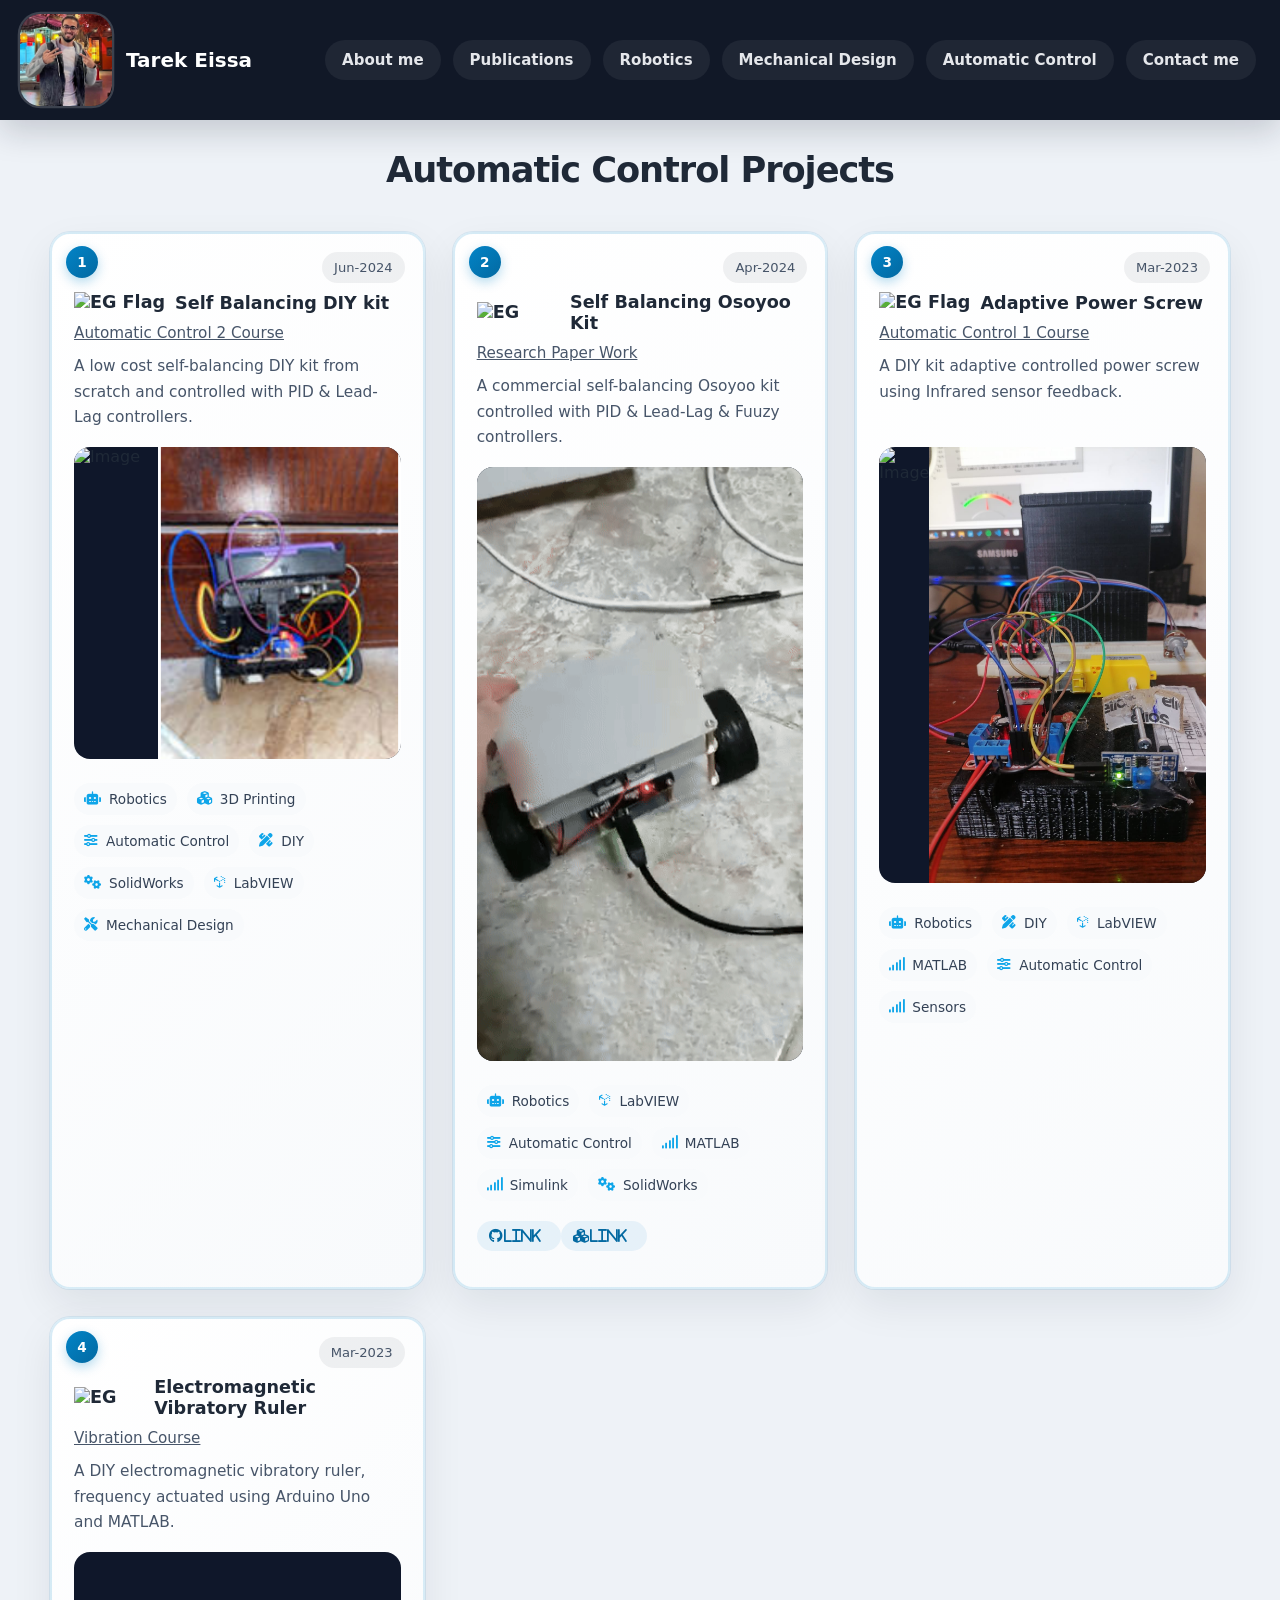
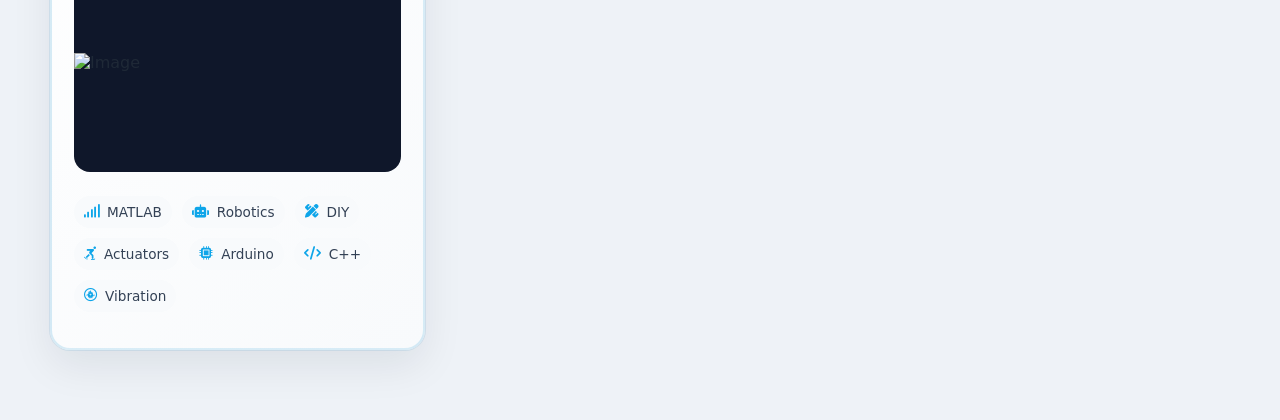
==== control.html @ a56e981e "fancy look and splitted the sections successfully" ====
<!DOCTYPE html>
<html lang="en">
<head>
    <meta charset="UTF-8">
    <meta name="viewport" content="width=device-width, initial-scale=1">
    <title>Automatic Control — Portfolio</title>
    <link rel="stylesheet" href="https://cdnjs.cloudflare.com/ajax/libs/font-awesome/6.0.0-beta3/css/all.min.css">
    <link rel="stylesheet" href="https://cdnjs.cloudflare.com/ajax/libs/flag-icon-css/3.6.0/css/flag-icon.min.css">
    <link rel="stylesheet" href="styles.css">
</head>
<body>
<header>
    <div class="header-brand">
        <img src="IMG-20251030-WA0196.jpg" alt="My Photo" class="profile-photo">
        <span>Tarek Eissa</span>
    </div>
    <nav class="tabs">
        <a href="index.html#about-me">About me</a>
        <a href="publications.html">Publications</a>
        <a href="robotics.html">Robotics</a>
        <a href="mechanical-design.html">Mechanical Design</a>
        <a href="control.html">Automatic Control</a>
        <a href="index.html#contact-me">Contact me</a>
    </nav>
</header>
<main>
<section id="automatic-control">
    <h2 class="section-title">Automatic Control Projects</h2>
    <div class="projects">
    <!-- 1 -->
    <div class="project">
        <div class="project-title"> 
            <img src="https://raw.githubusercontent.com/lipis/flag-icons/main/flags/4x3/eg.svg" alt="EG Flag" class="country-logo">
            Self Balancing DIY kit
        </div>
        <div class="project-organization">Automatic Control 2 Course</div>
        <div class="project-description">A low cost self-balancing DIY kit from scratch and controlled with PID & Lead-Lag controllers.</div>
        <div class="gallery">
            <div class="gallery-items">
                <img src="Projects/Automatic Control/1. Self Balancing DIY Kit/whatsapp-video-2024-01-10-at-54721-pm_69G2Zad1-ezgif.com-video-to-gif-converter.gif" alt="Image">
                <img src="Projects/Automatic Control/1. Self Balancing DIY Kit/Screenshot 2024-12-20 140900.png" alt="Image">
            </div>
            <div class="gallery-nav left-arrow">&#9664;</div>
            <div class="gallery-nav right-arrow">&#9654;</div>
        </div>
        <!-- Skills Section -->
        <div class="skills">
            <div class="skill"><i class="fas fa-robot"></i> Robotics</div>
            <div class="skill"><i class="fas fa-cubes"></i> 3D Printing</div>
            <div class="skill"><i class="fas fa-sliders-h"></i> Automatic Control</div>
            <div class="skill"><i class="fas fa-pencil-ruler"></i> DIY</div>
            <div class="skill"><i class="fas fa-cogs"></i> SolidWorks</div>
            <div class="skill"><i class="fab fa-uncharted"></i> LabVIEW</div>
            <div class="skill"><i class="fas fa-tools"></i> Mechanical Design</div>
        </div>
        <div class="project-date">Jun-2024</div>
    </div>


    <!-- 2 -->
    <div class="project">
        <div class="project-title"> 
            <img src="https://raw.githubusercontent.com/lipis/flag-icons/main/flags/4x3/eg.svg" alt="EG Flag" class="country-logo">
            Self Balancing Osoyoo Kit
        </div>
        <div class="project-organization">Research Paper Work</div>
        <div class="project-description">A commercial self-balancing Osoyoo kit controlled with PID & Lead-Lag & Fuuzy controllers.</div>
        <div class="gallery">
            <div class="gallery-items">
                <img src="Projects/Automatic Control/2. Self Balancing Osoyoo Kit/videoplayback-ezgif.com-video-to-gif-converter.gif" alt="Image">
                <img src="Projects/Automatic Control/2. Self Balancing Osoyoo Kit/Self Balancing Robot.png" alt="Image">
                <img src="Projects/Automatic Control/2. Self Balancing Osoyoo Kit/2.png" alt="Image">
            </div>
            <div class="gallery-nav left-arrow">&#9664;</div>
            <div class="gallery-nav right-arrow">&#9654;</div>
        </div>
        <!-- Skills Section -->
        <div class="skills">
            <div class="skill"><i class="fas fa-robot"></i> Robotics</div>
            <div class="skill"><i class="fab fa-uncharted"></i> LabVIEW</div>
            <div class="skill"><i class="fas fa-sliders-h"></i> Automatic Control</div>
            <div class="skill"><i class="fas fa-signal"></i> MATLAB</div>
            <div class="skill"><i class="fas fa-signal"></i> Simulink</div>
            <div class="skill"><i class="fas fa-cogs"></i> SolidWorks</div>
        </div>
        <div class="project-link">                
            <a href="https://github.com/Tarekshohdy688/self-balancing-robot" style="font-size: 18px; color: #00ccff; text-decoration: none;"><div class="skill"><i class="fab fa-github">Link</i></div></a> 
            <a href="https://grabcad.com/library/two-wheeled-self-balancing-robot-twsbr-1" style="font-size: 18px; color: #00ccff; text-decoration: none;"><div class="skill"><i class="fas fa-cubes">Link</i></div></a>

        </div>    
        <div class="project-date">Apr-2024</div>
    </div>


        <!-- 3 -->
        <div class="project">
            <div class="project-title"> 
                <img src="https://raw.githubusercontent.com/lipis/flag-icons/main/flags/4x3/eg.svg" alt="EG Flag" class="country-logo">
                Adaptive Power Screw
            </div>
            <div class="project-organization">Automatic Control 1 Course</div>
            <div class="project-description">A DIY kit adaptive controlled power screw using Infrared sensor feedback.</div>
            <div class="gallery">
                <div class="gallery-items">
                    <img src="Projects/Automatic Control/3. Adaptive Power Screw Project/VID-20241220-WA0008online-video-cutter.com-ezgif.com-video-to-gif-converter.gif" alt="Image">
                    <img src="Projects/Automatic Control/3. Adaptive Power Screw Project/1.jpeg" alt="Image">
                    <img src="Projects/Automatic Control/3. Adaptive Power Screw Project/2.jpeg" alt="Image">
                    <img src="Projects/Automatic Control/3. Adaptive Power Screw Project/3.jpeg" alt="Image">
                    <img src="Projects/Automatic Control/3. Adaptive Power Screw Project/4.jpeg" alt="Image">
                </div>
                <div class="gallery-nav left-arrow">&#9664;</div>
                <div class="gallery-nav right-arrow">&#9654;</div>
            </div>
            <!-- Skills Section -->
            <div class="skills">
                <div class="skill"><i class="fas fa-robot"></i> Robotics</div>
                <div class="skill"><i class="fas fa-pencil-ruler"></i> DIY</div>
                <div class="skill"><i class="fab fa-uncharted"></i> LabVIEW</div>
                <div class="skill"><i class="fas fa-signal"></i> MATLAB</div>
                <div class="skill"><i class="fas fa-sliders-h"></i> Automatic Control</div>
                <div class="skill"><i class="fas fa-signal"></i> Sensors</div>
            </div> 
            <div class="project-date">Mar-2023</div>
        </div>


    <!-- 4 -->
    <div class="project">
        <div class="project-title"> 
            <img src="https://raw.githubusercontent.com/lipis/flag-icons/main/flags/4x3/eg.svg" alt="EG Flag" class="country-logo">
            Electromagnetic Vibratory Ruler
        </div>
        <div class="project-organization">Vibration Course</div>
        <div class="project-description">A DIY electromagnetic vibratory ruler, frequency actuated using Arduino Uno and MATLAB.</div>
        <div class="gallery">
            <div class="gallery-items">
                <img src="Projects/Automatic Control/4. ELectromagnetic Vibratory Ruler/InShot_20230116_155027254-ezgif.com-video-to-gif-converter.gif" alt="Image">
            </div>
            <div class="gallery-nav left-arrow">&#9664;</div>
            <div class="gallery-nav right-arrow">&#9654;</div>
        </div>
        <!-- Skills Section -->
        <div class="skills">
            <div class="skill"><i class="fas fa-signal"></i> MATLAB</div>
            <div class="skill"><i class="fas fa-robot"></i> Robotics</div>
            <div class="skill"><i class="fas fa-pencil-ruler"></i> DIY</div>
            <div class="skill"><i class="fas fa-skating"></i> Actuators</div>
            <div class="skill"><i class="fas fa-microchip"></i> Arduino </div>
            <div class="skill"><i class="fas fa-code"></i> C++</div>
            <div class="skill"><i class="fab fa-creative-commons-sampling-plus"></i> Vibration</div>
        </div> 
        <div class="project-date">Mar-2023</div>
    </div>

    </div>
</section>
</main>
<script src="scripts.js"></script>
</body>
</html>
---- styles.css ----
body {
            margin: 0;
            font-family: "Inter", system-ui, -apple-system, BlinkMacSystemFont, "Segoe UI", sans-serif;
            background: #eef2f7;
            color: #1f2937;
            scroll-behavior: smooth;
        }

        header {
            position: fixed;
            top: 0;
            left: 0;
            right: 0;
            min-height: 96px;
            background-color: #111827;
            color: #ffffff;
            display: flex;
            align-items: center;
            justify-content: space-between;
            padding: 12px 24px;
            z-index: 1000;
            box-shadow: 0 12px 30px rgba(15, 23, 42, 0.18);
        }

        .header-brand {
            display: flex;
            align-items: center;
            gap: 18px;
            font-size: 20px;
            font-weight: 700;
        }

        .profile-photo {
            height: 80px;
            width: 80px;
            border-radius: 20px;
            object-fit: cover;
            object-position: center;
            border: 2px solid rgba(255, 255, 255, 0.18);
            transform: scale(1.15);
        }

        .tabs {
            display: flex;
            flex-wrap: wrap;
            gap: 12px;
            justify-content: center;
        }

        .tabs a {
            color: #e5e7eb;
            text-decoration: none;
            font-weight: 600;
            font-size: 15px;
            padding: 10px 16px;
            border: 1px solid transparent;
            border-radius: 999px;
            transition: all 0.25s ease;
            background: rgba(255, 255, 255, 0.06);
        }

        .tabs a:hover,
        .tabs a:focus-visible {
            color: #7dd3fc;
            border-color: rgba(255, 255, 255, 0.2);
            background: rgba(255, 255, 255, 0.12);
        }

        .tabs a:active {
            transform: translateY(1px);
        }

        section {
            padding: 120px 24px 70px;
            max-width: 1180px;
            margin: 0 auto;
            scroll-margin-top: 110px;
        }

        .section-title {
            text-align: center;
            margin-bottom: 42px;
            font-size: 2.2rem;
            letter-spacing: -0.03em;
        }

        .publications {
            display: flex;
            flex-direction: column;
            gap: 24px;
            counter-reset: publication-counter;
        }

        .publication-card {
            position: relative;
            counter-increment: publication-counter;
        }

        .publication-card::before {
            content: counter(publication-counter);
            position: absolute;
            top: 16px;
            left: 16px;
            background: linear-gradient(135deg, #0284c7 0%, #0369a1 100%);
            color: #ffffff;
            width: 36px;
            height: 36px;
            border-radius: 50%;
            display: flex;
            align-items: center;
            justify-content: center;
            font-weight: 700;
            font-size: 0.9rem;
            box-shadow: 0 4px 12px rgba(2, 132, 199, 0.3);
            z-index: 5;
        }

        .publication-card {
            width: 100%;
            background: linear-gradient(135deg, #ffffff 0%, #f8fafc 100%);
            border: 2px solid rgba(2, 132, 199, 0.15);
            border-radius: 20px;
            box-shadow: 0 16px 40px rgba(15, 23, 42, 0.08), 0 0 0 1px rgba(2, 132, 199, 0.1);
            padding: 26px 26px 30px;
            display: flex;
            flex-direction: column;
            gap: 18px;
            padding-top: 50px;
            transition: all 0.4s cubic-bezier(0.34, 1.56, 0.64, 1);
            overflow: hidden;
            position: relative;
        }

        .publication-card::after {
            content: '';
            position: absolute;
            top: -50%;
            right: -50%;
            width: 200px;
            height: 200px;
            background: radial-gradient(circle, rgba(2, 132, 199, 0.1) 0%, transparent 70%);
            opacity: 0;
            transition: opacity 0.4s ease;
            pointer-events: none;
            border-radius: 50%;
            z-index: 0;
        }

        .publication-card:hover {
            transform: translateY(-8px) scale(1.01);
            box-shadow: 0 25px 50px rgba(2, 132, 199, 0.25), 0 0 40px rgba(2, 132, 199, 0.15);
            border-color: rgba(2, 132, 199, 0.4);
        }

        .publication-card:hover::after {
            opacity: 1;
        }

        .publication-header {
            display: flex;
            flex-wrap: wrap;
            align-items: center;
            justify-content: space-between;
            gap: 10px;
            padding-left: 50px;
        }

        .publication-title {
            font-size: 1.15rem;
            font-weight: 700;
            color: #111827;
            flex: 1 1 60%;
            min-width: 200px;
            display: flex;
            flex-direction: column;
            gap: 10px;
        }

        .publication-subtitle {
            display: flex;
            align-items: center;
            gap: 10px;
            flex-wrap: wrap;
        }

        .publication-conference-inline {
            font-size: 0.95rem;
            color: #334155;
            font-weight: 500;
        }

        .publication-authors {
            font-size: 0.95rem;
            color: #475569;
            line-height: 1.5;
        }

        .publication-meta {
            font-size: 0.82rem;
            color: #475569;
            text-align: right;
            background: rgba(15, 23, 42, 0.06);
            padding: 8px 12px;
            border-radius: 999px;
            white-space: nowrap;
        }

        .publication-paper-link {
            display: inline-flex;
            align-items: center;
            justify-content: center;
            width: 40px;
            height: 40px;
            border-radius: 50%;
            background: rgba(2, 132, 199, 0.12);
            color: #0369a1;
            text-decoration: none;
            border: 1px solid rgba(2, 132, 199, 0.18);
            transition: background-color 0.2s ease, transform 0.2s ease;
        }

        .publication-paper-link:hover {
            background: rgba(2, 132, 199, 0.2);
            transform: translateY(-1px);
        }

        .publication-paper-link i {
            font-size: 1rem;
        }

        .publication-conference {
            font-size: 0.95rem;
            color: #334155;
            line-height: 1.6;
            display: none;
        }

        .publication-images {
            display: flex;
            flex-wrap: wrap;
            gap: 14px;
        }

        .publication-images img {
            flex: 1 1 180px;
            min-width: 140px;
            border-radius: 16px;
            object-fit: cover;
            box-shadow: 0 10px 24px rgba(15, 23, 42, 0.08);
        }

        @media (max-width: 760px) {
            .publication-header {
                flex-direction: column;
                align-items: stretch;
                text-align: left;
            }

            .publication-meta {
                text-align: left;
            }

            .publication-images img {
                width: 100%;
            }
        }

        .projects {
            display: grid;
            grid-template-columns: repeat(auto-fit, minmax(280px, 1fr));
            gap: 28px;
            counter-reset: project-counter;
        }

        .project {
            position: relative;
            counter-increment: project-counter;
        }

        .project::before {
            content: counter(project-counter);
            position: absolute;
            top: 12px;
            left: 14px;
            background: linear-gradient(135deg, #0284c7 0%, #0369a1 100%);
            color: #ffffff;
            width: 32px;
            height: 32px;
            border-radius: 50%;
            display: flex;
            align-items: center;
            justify-content: center;
            font-weight: 700;
            font-size: 0.85rem;
            box-shadow: 0 4px 12px rgba(2, 132, 199, 0.3);
            z-index: 5;
        }

        .project {
            position: relative;
            border: 2px solid rgba(2, 132, 199, 0.15);
            border-radius: 20px;
            padding: 50px 22px 36px;
            background: linear-gradient(135deg, #ffffff 0%, #f8fafc 100%);
            box-shadow: 0 16px 40px rgba(15, 23, 42, 0.08), 0 0 0 1px rgba(2, 132, 199, 0.1);
            transition: all 0.4s cubic-bezier(0.34, 1.56, 0.64, 1);
            display: flex;
            flex-direction: column;
            align-items: flex-start;
            text-align: left;
            overflow: hidden;
        }

        .project::after {
            content: '';
            position: absolute;
            top: -50%;
            right: -50%;
            width: 200px;
            height: 200px;
            background: radial-gradient(circle, rgba(2, 132, 199, 0.1) 0%, transparent 70%);
            opacity: 0;
            transition: opacity 0.4s ease;
            pointer-events: none;
            border-radius: 50%;
        }

        .project:hover {
            transform: translateY(-8px) scale(1.02);
            box-shadow: 0 25px 50px rgba(2, 132, 199, 0.25), 0 0 40px rgba(2, 132, 199, 0.15);
            border-color: rgba(2, 132, 199, 0.4);
        }

        .project:hover::after {
            opacity: 1;
        }

        .project-title {
            font-size: 1.1rem;
            font-weight: 700;
            margin-bottom: 10px;
            display: flex;
            align-items: center;
            gap: 10px;
            line-height: 1.2;
            padding-top: 8px;
        }

        .country-logo {
            height: 22px;
            width: auto;
        }

        .project-organization {
            font-size: 0.95rem;
            color: #475569;
            margin: 0 0 12px;
            text-decoration: underline;
        }

        .project-description {
            font-size: 0.96rem;
            line-height: 1.65;
            color: #475569;
            margin-bottom: 16px;
            min-height: 4.8rem; /* reserves space for 3 text lines */
            display: block;
            white-space: normal;
        }

        .project-footer {
            margin-top: auto;
            width: 100%;
            display: flex;
            flex-wrap: wrap;
            justify-content: space-between;
            gap: 10px;
            align-items: center;
        }

        .project-date {
            position: absolute;
            top: 18px;
            right: 18px;
            background: rgba(15, 23, 42, 0.06);
            padding: 8px 12px;
            border-radius: 999px;
            font-size: 0.82rem;
            color: #475569;
            white-space: nowrap;
        }

        .skills {
            order: 10;
        }

        .project-link {
            order: 30;
            margin-top: 20px;
            align-self: flex-start;
            background: transparent;
            padding: 0;
            font-size: 0;
        }

        .project-link .skill {
            background: rgba(2, 132, 199, 0.08);
            color: #0369a1;
            border-radius: 999px;
            padding: 8px 12px;
            font-size: 0.88rem;
            display: inline-flex;
            align-items: center;
            gap: 6px;
        }

        .project-link .skill i {
            color: #0369a1;
        }

        .project-link a {
            color: #0284c7;
        }

        .project-link a:hover {
            text-decoration: underline;
        }

        .gallery {
            position: relative;
            width: 100%;
            min-height: 220px;
            overflow: hidden;
            border-radius: 16px;
            background-color: #0f172a;
            display: flex;
            align-items: center;
            justify-content: center;
            margin-bottom: 14px;
        }

        .gallery-items {
            display: flex;
            transition: transform 0.45s ease;
            width: 100%;
        }

        .gallery img,
        .gallery video {
            width: 100%;
            height: 100%;
            object-fit: cover;
        }

        .gallery-nav {
            position: absolute;
            top: 50%;
            transform: translateY(-50%);
            font-size: 18px;
            width: 36px;
            height: 36px;
            color: #ffffff;
            background-color: rgba(15, 23, 42, 0.72);
            border-radius: 50%;
            display: none;
            align-items: center;
            justify-content: center;
            cursor: pointer;
            z-index: 10;
        }

        .gallery:hover .gallery-nav {
            display: flex;
        }

        .gallery-nav.left-arrow {
            left: 12px;
        }

        .gallery-nav.right-arrow {
            right: 12px;
        }

        .skills {
            margin-top: 10px;
            display: flex;
            flex-wrap: wrap;
            gap: 10px;
            justify-content: flex-start;
        }

        .skill {
            display: inline-flex;
            align-items: center;
            font-size: 0.85rem;
            color: #334155;
            background: #f8fafc;
            border-radius: 999px;
            padding: 8px 10px;
        }

        .skill i {
            margin-right: 8px;
            color: #0ea5e9;
        }

        .section--highlight {
            background-color: #f8fafc;
            padding: 120px 24px 70px;
        }

        .section--centered {
            text-align: center;
        }

        .section-intro {
            max-width: 940px;
            margin: 0 auto 18px;
        }

        .section-intro-text {
            font-size: 1rem;
            color: #475569;
            max-width: 900px;
            margin: 0 auto;
            line-height: 1.75;
        }

        .contact-me-content {
            max-width: 900px;
            margin: 0 auto;
            text-align: center;
        }

        .contact-me-content ul {
            list-style: none;
            padding: 0;
        }

        .contact-me-content ul li {
            margin: 10px 0;
            font-size: 16px;
        }

        .contact-me-content ul li a {
            color: #0284c7;
            text-decoration: none;
            font-weight: 600;
        }

        .contact-me-content ul li a:hover {
            color: #0b75b8;
        }

        #toggle-view {
            position: fixed;
            top: 108px;
            right: 24px;
            z-index: 1001;
            padding: 10px 18px;
            background-color: #0284c7;
            color: white;
            border: none;
            border-radius: 999px;
            font-size: 14px;
            cursor: pointer;
            box-shadow: 0 10px 25px rgba(2, 132, 199, 0.25);
            width: auto;
        }

        #toggle-view:hover {
            background-color: #0369a1;
        }

        @media (max-width: 960px) {
            header {
                padding: 0 16px;
                height: auto;
                flex-wrap: wrap;
                gap: 12px;
            }
            section {
                padding: 110px 18px 60px;
            }
            .tabs {
                justify-content: center;
            }
            .gallery {
                min-height: 200px;
            }
        }

        @media (max-width: 680px) {
            .tabs a {
                padding: 10px 12px;
                font-size: 14px;
            }
            .project {
                padding: 18px;
            }
            .gallery {
                min-height: 180px;
            }
            #toggle-view {
                top: 82px;
                right: 16px;
                font-size: 13px;
                padding: 10px 14px;
            }
        }
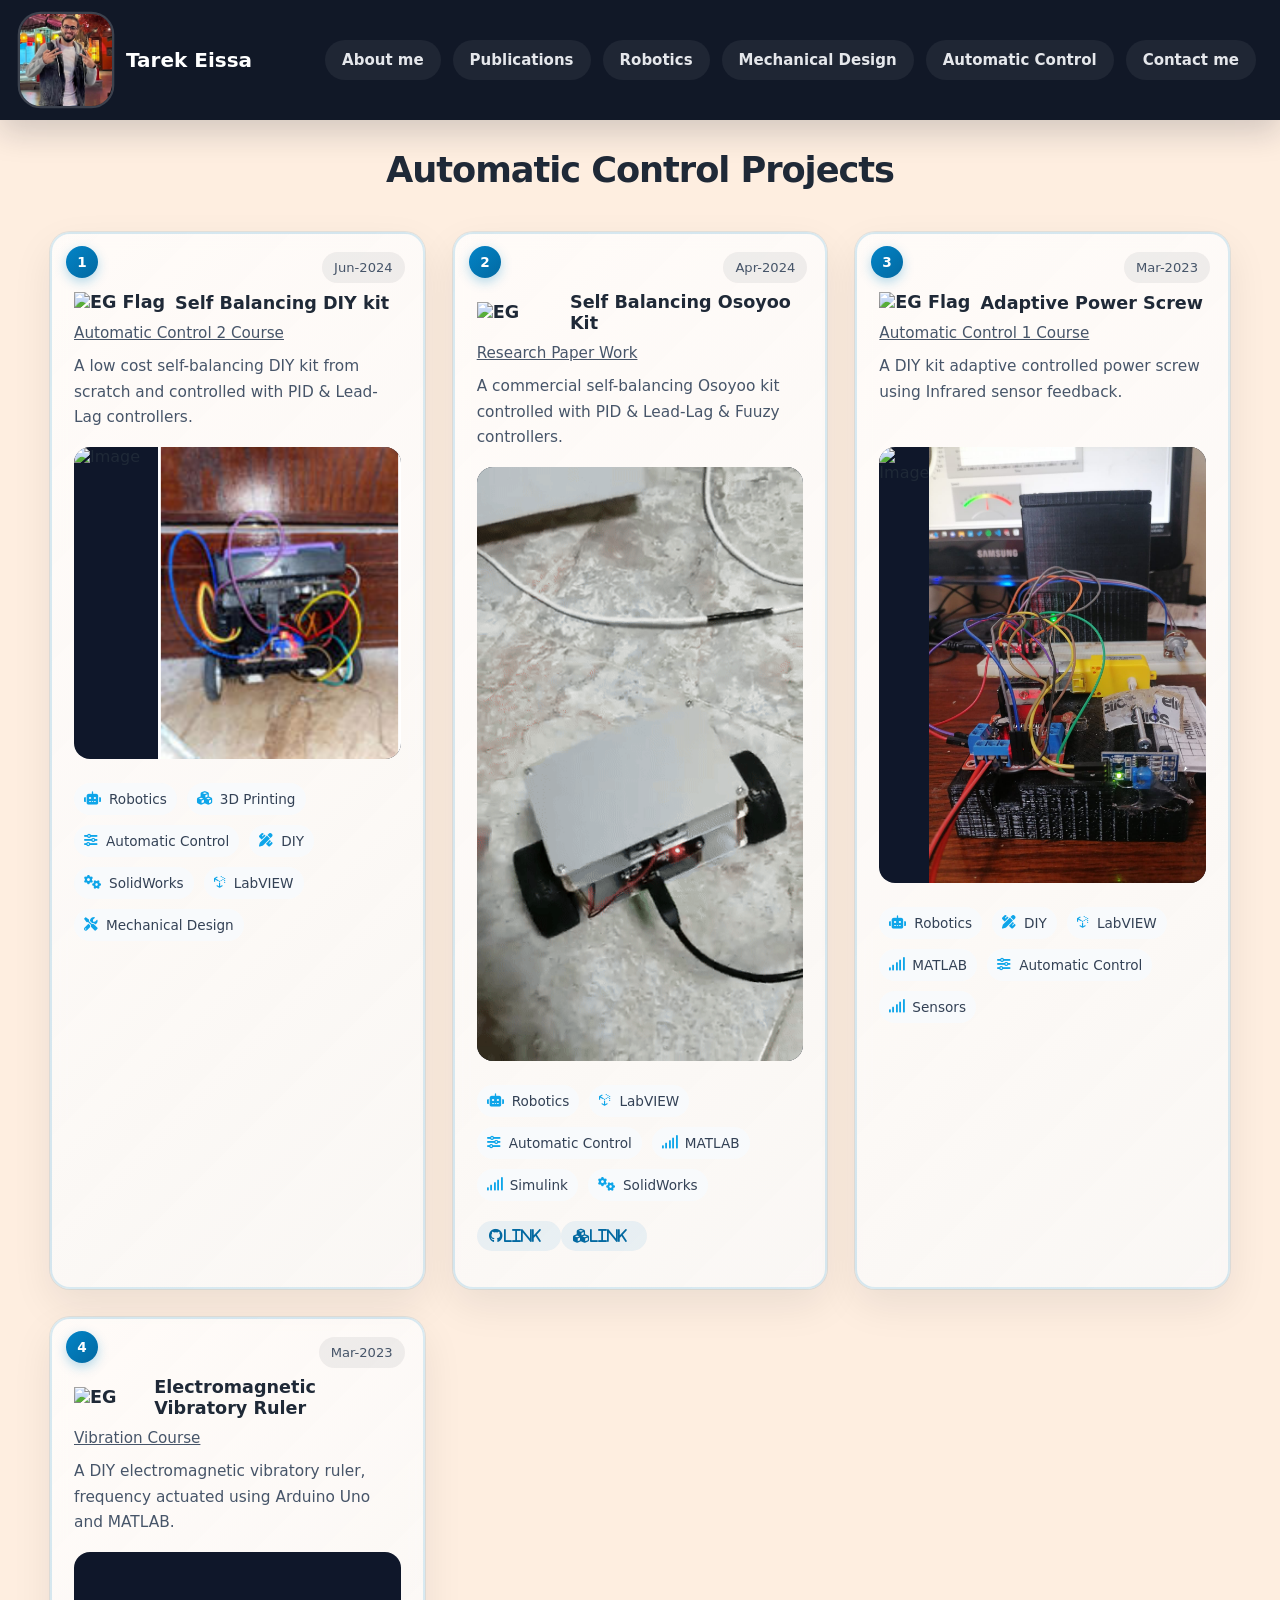
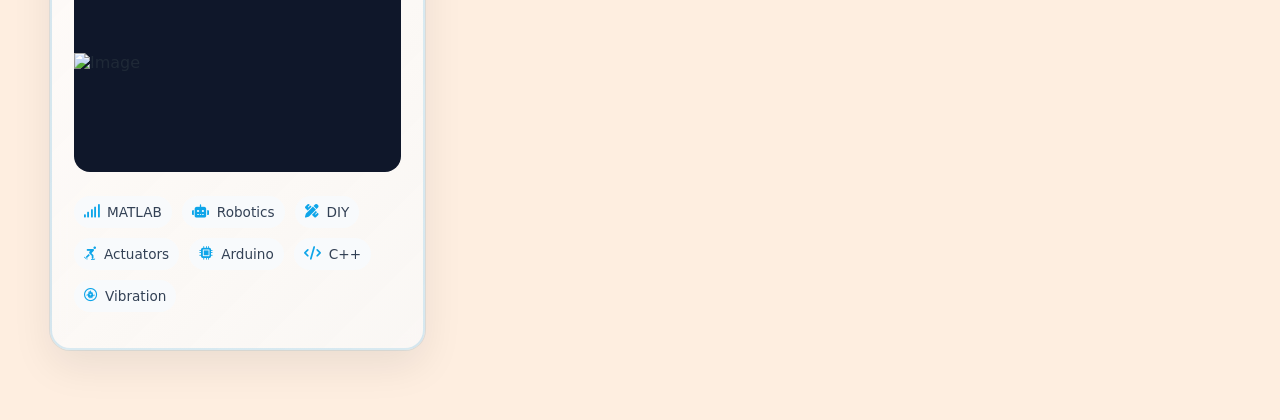
==== commit b4fb8654: "backgrounds changed" ====
--- a/control.html
+++ b/control.html
@@ -7,6 +7,7 @@
     <link rel="stylesheet" href="https://cdnjs.cloudflare.com/ajax/libs/font-awesome/6.0.0-beta3/css/all.min.css">
     <link rel="stylesheet" href="https://cdnjs.cloudflare.com/ajax/libs/flag-icon-css/3.6.0/css/flag-icon.min.css">
     <link rel="stylesheet" href="styles.css">
+    <body class="control-page"></body>
 </head>
 <body>
 <header>
--- a/styles.css
+++ b/styles.css
@@ -301,7 +301,13 @@
             border: 2px solid rgba(2, 132, 199, 0.15);
             border-radius: 20px;
             padding: 50px 22px 36px;
-            background: linear-gradient(135deg, #ffffff 0%, #f8fafc 100%);
+            background: linear-gradient(
+                135deg,
+                rgba(255,255,255,0.78) 0%,
+                rgba(248,250,252,0.72) 100%
+            );
+            backdrop-filter: blur(8px);
+            -webkit-backdrop-filter: blur(8px);
             box-shadow: 0 16px 40px rgba(15, 23, 42, 0.08), 0 0 0 1px rgba(2, 132, 199, 0.1);
             transition: all 0.4s cubic-bezier(0.34, 1.56, 0.64, 1);
             display: flex;
@@ -608,3 +614,214 @@
                 padding: 10px 14px;
             }
         }
+
+        .videos-grid {
+            display: grid;
+            grid-template-columns: repeat(auto-fit, minmax(320px, 1fr));
+            gap: 28px;
+        }
+
+        .video-card {
+            background: linear-gradient(135deg, #ffffff 0%, #f8fafc 100%);
+            border: 2px solid rgba(2, 132, 199, 0.15);
+            border-radius: 20px;
+            box-shadow: 0 16px 40px rgba(15, 23, 42, 0.08), 0 0 0 1px rgba(2, 132, 199, 0.1);
+            padding: 18px;
+            overflow: hidden;
+        }
+
+        .video-container {
+            position: relative;
+            width: 100%;
+            padding-top: 56.25%;
+            border-radius: 16px;
+            overflow: hidden;
+            background: #0f172a;
+            margin-bottom: 14px;
+        }
+
+        .video-container iframe {
+            position: absolute;
+            inset: 0;
+            width: 100%;
+            height: 100%;
+            border: 0;
+        }
+
+        .video-title {
+            font-size: 1.05rem;
+            font-weight: 700;
+            color: #111827;
+            margin-bottom: 8px;
+            text-align: left;
+        }
+
+        .video-description {
+            font-size: 0.95rem;
+            line-height: 1.6;
+            color: #475569;
+            text-align: left;
+        }
+        .video-preview {
+            position: relative;
+            width: 100%;
+            height: 100%;
+            cursor: pointer;
+            background: #000;
+        }
+
+        .video-preview img {
+            width: 100%;
+            height: 100%;
+            object-fit: cover;
+            display: block;
+        }
+
+        .play-button {
+            position: absolute;
+            inset: 0;
+            margin: auto;
+            width: 72px;
+            height: 72px;
+            border: none;
+            border-radius: 50%;
+            background: rgba(0, 0, 0, 0.65);
+            color: white;
+            font-size: 24px;
+            cursor: pointer;
+        }
+
+        .videos-grid {
+            display: grid;
+            grid-template-columns: repeat(auto-fit, minmax(300px, 1fr));
+            gap: 24px;
+            margin-top: 40px;
+        }
+
+        .video-card {
+            background: linear-gradient(135deg, #ffffff 0%, #f8fafc 100%);
+            border: 2px solid rgba(2, 132, 199, 0.15);
+            border-radius: 16px;
+            overflow: hidden;
+            box-shadow: 0 10px 30px rgba(15, 23, 42, 0.08), 0 0 0 1px rgba(2, 132, 199, 0.1);
+            transition: all 0.4s cubic-bezier(0.34, 1.56, 0.64, 1);
+            position: relative;
+        }
+
+        .video-card::before {
+            content: '';
+            position: absolute;
+            top: 0;
+            left: 0;
+            right: 0;
+            height: 3px;
+            background: linear-gradient(90deg, transparent 0%, #0284c7 50%, transparent 100%);
+            opacity: 0;
+            transition: opacity 0.4s ease;
+            z-index: 10;
+        }
+
+        .video-card:hover {
+            transform: translateY(-8px) scale(1.02);
+            box-shadow: 0 25px 50px rgba(2, 132, 199, 0.25), 0 0 40px rgba(2, 132, 199, 0.15);
+            border-color: rgba(2, 132, 199, 0.4);
+        }
+
+        .video-card:hover::before {
+            opacity: 1;
+        }
+
+        .video-container {
+            position: relative;
+            width: 100%;
+            padding-top: 56.25%;
+            border-radius: 16px;
+            overflow: hidden;
+            background: #000;
+        }
+
+        .video-container iframe {
+            position: absolute;
+            top: 0;
+            left: 0;
+            width: 100%;
+            height: 100%;
+            border: none;
+        }
+
+        .video-preview {
+            position: relative;
+            width: 100%;
+            height: 100%;
+            cursor: pointer;
+            display: flex;
+            align-items: center;
+            justify-content: center;
+            overflow: hidden;
+        }
+
+        .video-preview img {
+            width: 100%;
+            height: 100%;
+            object-fit: cover;
+            display: block;
+            transition: transform 0.4s ease;
+        }
+
+        .video-preview:hover img {
+            transform: scale(1.04);
+        }
+
+        .video-preview::after {
+            content: '';
+            position: absolute;
+            inset: 0;
+            background: radial-gradient(circle at center, rgba(255, 255, 255, 0.12) 0%, transparent 55%);
+            opacity: 0.85;
+            pointer-events: none;
+        }
+
+        .play-button {
+            position: absolute;
+            z-index: 2;
+            width: 60px;
+            height: 60px;
+            border-radius: 50%;
+            border: none;
+            background: rgba(2, 132, 199, 0.92);
+            color: #ffffff;
+            font-size: 1.2rem;
+            display: grid;
+            place-items: center;
+            box-shadow: 0 15px 35px rgba(2, 132, 199, 0.35);
+            transition: transform 0.25s ease, background 0.25s ease;
+            cursor: pointer;
+        }
+
+        .video-preview:hover .play-button {
+            transform: scale(1.1);
+            background: rgba(2, 132, 199, 1);
+        }
+        .publications-page {
+            background: #c7fefb;
+        }
+        .robotics-page {
+            background: #feeee0;
+        }
+
+        .mechanical-page {
+            background: #c7fefb;
+        }
+        .control-page {
+            background: #feeee0;
+        }
+        .home-page {
+            background:
+                linear-gradient(rgba(238,242,247,0.92), rgba(238,242,247,0.92)),
+                url("Backgrounds/home.jpg");
+
+            background-size: cover;
+            background-position: center 120px;
+            background-attachment: fixed;
+        }
+
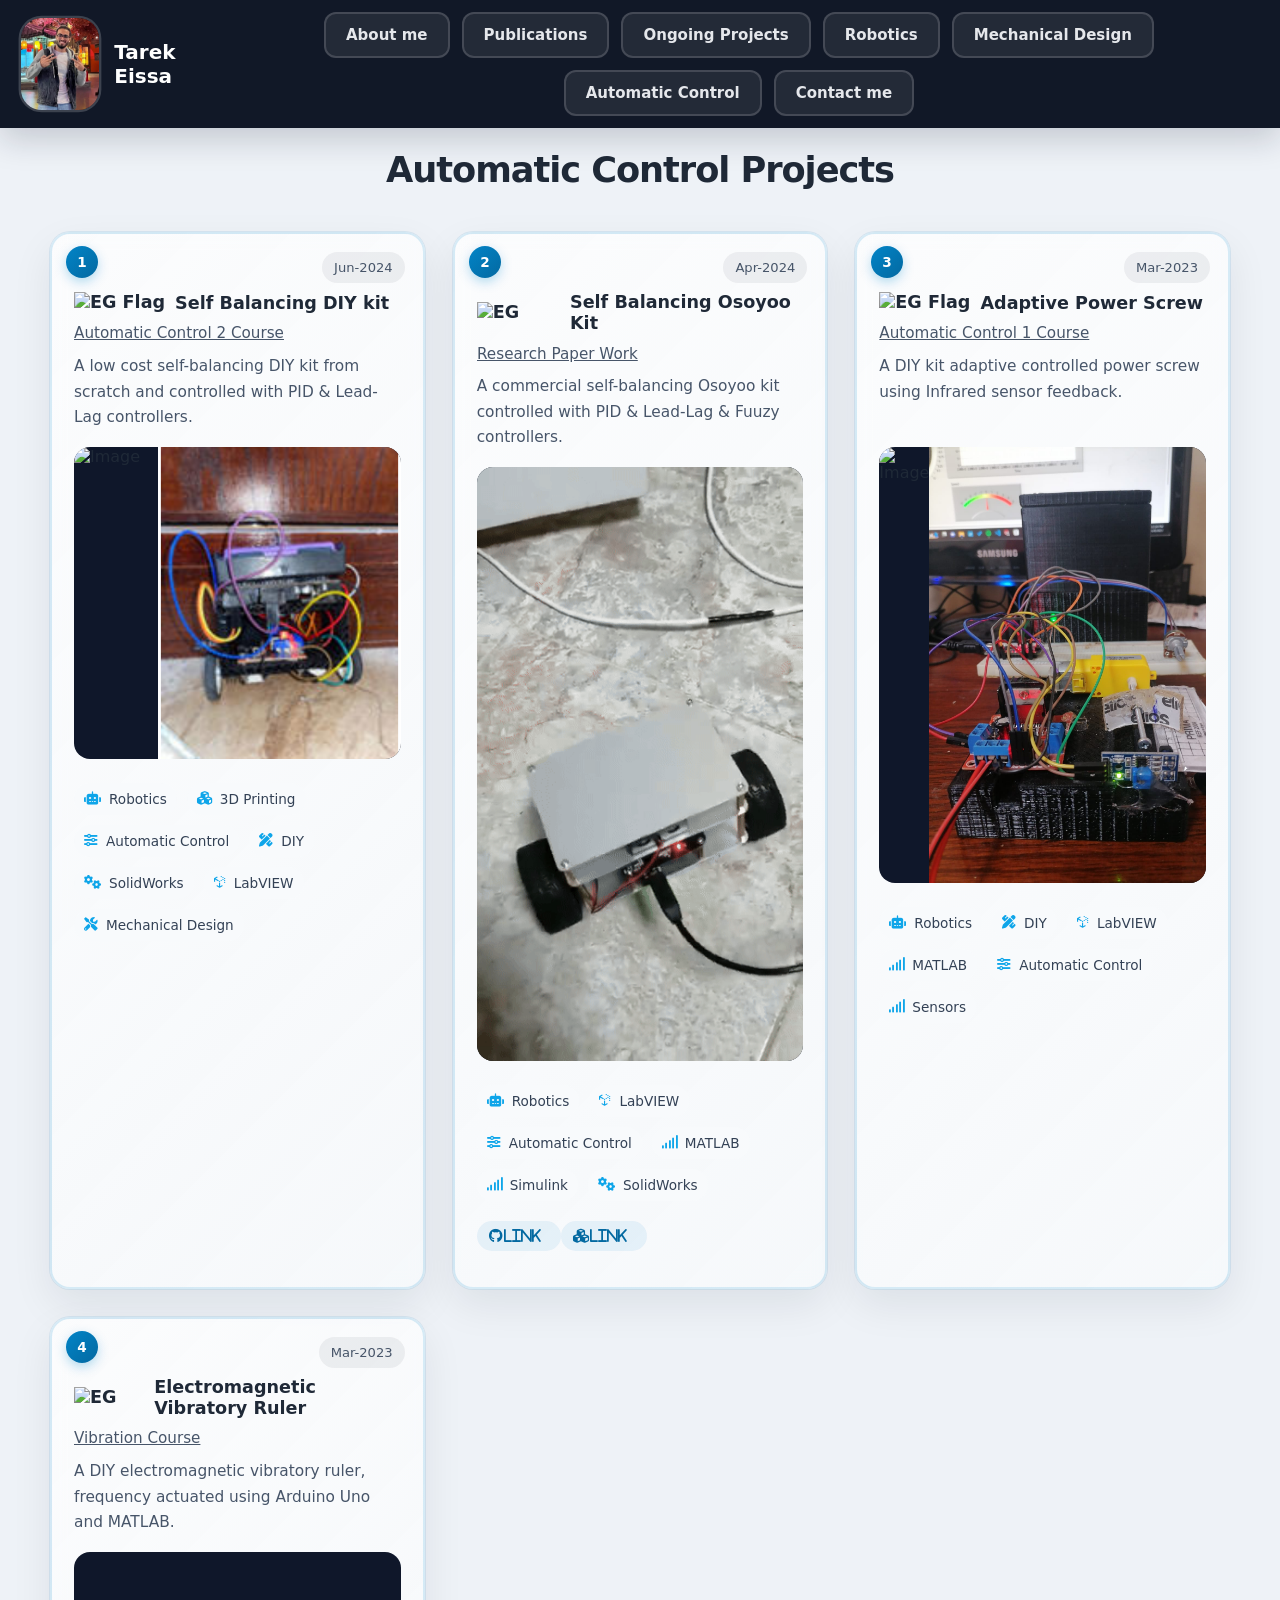
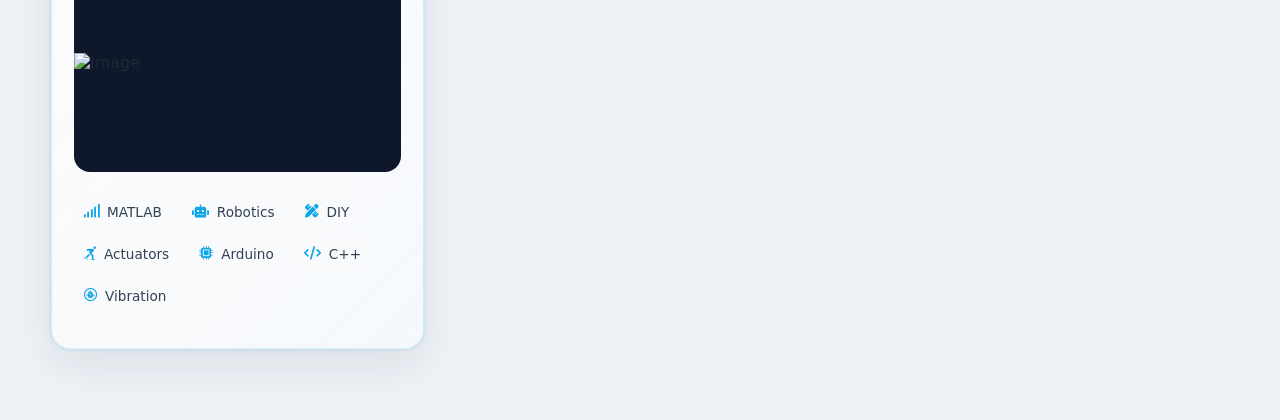
==== commit 7ddc091f: "Ongoing Projects section added" ====
--- a/control.html
+++ b/control.html
@@ -18,6 +18,7 @@
     <nav class="tabs">
         <a href="index.html#about-me">About me</a>
         <a href="publications.html">Publications</a>
+        <a href="ongoing-projects.html">Ongoing Projects</a>
         <a href="robotics.html">Robotics</a>
         <a href="mechanical-design.html">Mechanical Design</a>
         <a href="control.html">Automatic Control</a>
--- a/styles.css
+++ b/styles.css
@@ -47,16 +47,43 @@
             justify-content: center;
         }
 
+      
         .tabs a {
             color: #e5e7eb;
             text-decoration: none;
             font-weight: 600;
             font-size: 15px;
-            padding: 10px 16px;
-            border: 1px solid transparent;
-            border-radius: 999px;
-            transition: all 0.25s ease;
-            background: rgba(255, 255, 255, 0.06);
+            padding: 12px 20px;
+            border: 2px solid rgba(255, 255, 255, 0.15);
+            border-radius: 12px;
+            transition: all 0.3s cubic-bezier(0.34, 1.56, 0.64, 1);
+            background: rgba(255, 255, 255, 0.08);
+            position: relative;
+            overflow: hidden;
+            display: flex;
+            align-items: center;
+            gap: 8px;
+        }
+
+        .tabs a::before {
+            content: '';
+            position: absolute;
+            top: 0;
+            left: -100%;
+            width: 100%;
+            height: 100%;
+            background: linear-gradient(90deg, transparent 0%, rgba(125, 211, 252, 0.3) 50%, transparent 100%);
+            transition: left 0.5s ease;
+            z-index: 0;
+        }
+
+        .tabs a > * {
+            position: relative;
+            z-index: 1;
+        }
+
+        .tabs a:hover::before {
+            left: 100%;
         }
 
         .tabs a:hover,
@@ -556,6 +583,180 @@
 
         .contact-me-content ul li a:hover {
             color: #0b75b8;
+        }
+
+
+
+         .section--highlight {
+            background-color: rgba(248, 250, 252, 0.8);
+            border-radius: 20px;
+        }
+
+        .section--centered {
+            text-align: center;
+        }
+
+        .section-intro {
+            max-width: 900px;
+            margin: 0 auto;
+        }
+
+        .section-intro h2 {
+            font-size: 2rem;
+            margin-bottom: 20px;
+            color: #111827;
+        }
+
+        .section-intro-text {
+            font-size: 1rem;
+            color: #475569;
+            max-width: 900px;
+            margin: 0 auto;
+            line-height: 1.75;
+        }
+
+        .videos-grid {
+            display: grid;
+            grid-template-columns: repeat(3, minmax(0, 1fr));
+            gap: 16px;
+            align-items: start;
+        }
+
+        .video-card {
+            padding: 10px;
+        }
+
+        .video-container {
+            position: relative;
+            width: 100%;
+
+            /* responsive aspect ratio */
+            aspect-ratio: 16 / 9;
+
+            height: auto;
+            padding: 0;
+
+            overflow: hidden;
+            border-radius: 12px;
+            background: #000;
+        }
+
+        .video-preview,
+        .video-preview img,
+        .video-container iframe {
+            position: absolute;
+            inset: 0;
+
+            width: 100%;
+            height: 100%;
+
+            object-fit: cover;
+        }
+
+        .video-info {
+            padding: 12px 6px 4px;
+        }
+
+        .video-title {
+            font-size: 0.9rem;
+            line-height: 1.35;
+        }
+
+        .video-card:hover .video-title {
+            color: #0284c7;
+        }
+
+        .video-description {
+            font-size: 0.9rem;
+            color: #64748b;
+            line-height: 1.6;
+            transition: color 0.3s ease;
+        }
+
+        .video-card:hover .video-description {
+            color: #475569;
+        }
+
+        .contact-link {
+            display: flex;
+            align-items: center;
+            gap: 16px;
+            padding: 20px 24px;
+            background: linear-gradient(135deg, #ffffff 0%, #f8fafc 100%);
+            border: 2px solid rgba(2, 132, 199, 0.2);
+            border-radius: 16px;
+            text-decoration: none;
+            transition: all 0.4s cubic-bezier(0.34, 1.56, 0.64, 1);
+            box-shadow: 0 8px 24px rgba(2, 132, 199, 0.1);
+            min-width: 260px;
+            position: relative;
+            overflow: hidden;
+        }
+
+        .contact-link::before {
+            content: '';
+            position: absolute;
+            top: 0;
+            left: -100%;
+            width: 100%;
+            height: 100%;
+            background: linear-gradient(135deg, rgba(2, 132, 199, 0.1) 0%, rgba(2, 132, 199, 0.05) 100%);
+            transition: left 0.4s ease;
+            z-index: 0;
+        }
+
+        .contact-link:hover::before {
+            left: 0;
+        }
+
+        .contact-link:hover {
+            border-color: rgba(2, 132, 199, 0.5);
+            box-shadow: 0 16px 40px rgba(2, 132, 199, 0.25);
+            transform: translateY(-6px);
+        }
+
+        .contact-icon-box {
+            display: flex;
+            align-items: center;
+            justify-content: center;
+            width: 50px;
+            height: 50px;
+            background: linear-gradient(135deg, #0284c7 0%, #0369a1 100%);
+            border-radius: 12px;
+            color: #ffffff;
+            font-size: 24px;
+            flex-shrink: 0;
+            box-shadow: 0 8px 16px rgba(2, 132, 199, 0.3);
+            transition: all 0.3s ease;
+            z-index: 1;
+        }
+
+        .contact-link:hover .contact-icon-box {
+            transform: scale(1.12) rotate(5deg);
+            box-shadow: 0 12px 24px rgba(2, 132, 199, 0.4);
+        }
+
+        .contact-text {
+            display: flex;
+            flex-direction: column;
+            gap: 4px;
+            z-index: 1;
+        }
+
+        .contact-label {
+            font-size: 1rem;
+            font-weight: 700;
+            color: #111827;
+        }
+
+        .contact-detail {
+            font-size: 0.85rem;
+            color: #0284c7;
+            font-weight: 500;
+        }
+
+        .contact-link:hover .contact-label {
+            color: #0284c7;
         }
 
         #toggle-view {
@@ -578,49 +779,471 @@
             background-color: #0369a1;
         }
 
-        @media (max-width: 960px) {
+        .play-button {
+            width: 52px;
+            height: 52px;
+            font-size: 18px;
+        }
+
+        .conferences-grid {
+            display: grid;
+            grid-template-columns: repeat(auto-fit, minmax(260px, 1fr));
+            gap: 20px;
+            align-items: stretch;
+        }
+
+        .conference-card {
+            position: relative;
+            display: block;
+            text-decoration: none;
+            color: inherit;
+            padding: 18px;
+            border-radius: 20px;
+            border: 2px solid rgba(2, 132, 199, 0.15);
+            background: linear-gradient(135deg, rgba(255,255,255,0.78) 0%, rgba(248,250,252,0.72) 100%);
+            backdrop-filter: blur(8px);
+            -webkit-backdrop-filter: blur(8px);
+            box-shadow: 0 16px 40px rgba(15, 23, 42, 0.08);
+            overflow: hidden;
+            transition: transform 0.35s ease, box-shadow 0.35s ease, border-color 0.35s ease;
+            min-height: 260px;
+        }
+
+        .conference-card:hover {
+            transform: translateY(-6px);
+            box-shadow: 0 25px 50px rgba(2, 132, 199, 0.22);
+            border-color: rgba(2, 132, 199, 0.35);
+        }
+
+        .conference-icon {
+            width: 64px;
+            height: 64px;
+            border-radius: 16px;
+            display: flex;
+            align-items: center;
+            justify-content: center;
+            background: linear-gradient(135deg, #0284c7 0%, #0369a1 100%);
+            color: #fff;
+            font-size: 26px;
+            box-shadow: 0 10px 20px rgba(2, 132, 199, 0.25);
+            position: relative;
+            z-index: 2;
+        }
+
+        .conference-stack {
+            position: relative;
+            width: 100%;
+            height: 260px;
+            margin-top: 18px;
+            overflow: visible;
+        }
+
+        .stack-card {
+            position: absolute;
+
+            width: 32%;
+            height: 120px;
+
+            object-fit: cover;
+
+            border-radius: 16px;
+            border: 2px solid rgba(255,255,255,0.92);
+
+            box-shadow: 0 14px 32px rgba(15, 23, 42, 0.22);
+
+            transition: transform 0.35s ease;
+        }
+
+        /* Spread across whole cell */
+        .stack-1 {
+            left: 0%;
+            top: 110px;
+            transform: rotate(-22deg);
+            z-index: 1;
+        }
+
+        .stack-2 {
+            left: 10%;
+            top: 72px;
+            transform: rotate(-16deg);
+            z-index: 2;
+        }
+
+        .stack-3 {
+            left: 22%;
+            top: 38px;
+            transform: rotate(-10deg);
+            z-index: 3;
+        }
+
+        .stack-4 {
+            left: 34%;
+            top: 10px;
+            transform: rotate(-3deg);
+            z-index: 4;
+        }
+
+        .stack-5 {
+            left: 48%;
+            top: 16px;
+            transform: rotate(4deg);
+            z-index: 5;
+        }
+
+        .stack-6 {
+            left: 60%;
+            top: 52px;
+            transform: rotate(12deg);
+            z-index: 6;
+        }
+
+        .stack-7 {
+            left: 70%;
+            top: 94px;
+            transform: rotate(20deg);
+            z-index: 7;
+        }
+
+        .conference-card:hover .stack-1 {
+            transform: translate(-6px, -10px) rotate(-26deg);
+        }
+
+        .conference-card:hover .stack-2 {
+            transform: translate(-4px, -14px) rotate(-18deg);
+        }
+
+        .conference-card:hover .stack-3 {
+            transform: translate(-2px, -18px) rotate(-12deg);
+        }
+
+        .conference-card:hover .stack-4 {
+            transform: translate(0px, -22px) rotate(-4deg);
+        }
+
+        .conference-card:hover .stack-5 {
+            transform: translate(2px, -20px) rotate(4deg);
+        }
+
+        .conference-card:hover .stack-6 {
+            transform: translate(4px, -14px) rotate(12deg);
+        }
+
+        .conference-card:hover .stack-7 {
+            transform: translate(6px, -8px) rotate(20deg);
+        }
+        
+        .conference-text {
+            margin-top: 12px;
+            text-align: left;
+        }
+
+        .conference-title {
+            font-size: 1.05rem;
+            font-weight: 700;
+            color: #111827;
+            margin-bottom: 4px;
+        }
+
+        .conference-subtitle {
+            font-size: 0.97rem;
+            color: #176de6;
+        }
+        .conference-subsubtitle {
+            font-size: 0.92rem;
+            color: #475569;
+        }
+
+        .education-list {
+            display: flex;
+            flex-direction: column;
+            gap: 24px;
+            margin-top: 40px;
+        }
+
+        .education-strip {
+            position: relative;
+
+            display: flex;
+            align-items: center;
+            justify-content: space-between;
+
+            gap: 24px;
+
+            width: 95%;
+
+            padding: 10px;
+
+            border-radius: 24px;
+
+            background: linear-gradient(
+                135deg,
+                rgba(255,255,255,0.78) 0%,
+                rgba(248,250,252,0.72) 100%
+            );
+
+            backdrop-filter: blur(8px);
+            -webkit-backdrop-filter: blur(8px);
+
+            border: 2px solid rgba(2,132,199,0.15);
+
+            box-shadow:
+                0 16px 40px rgba(15,23,42,0.08),
+                0 0 0 1px rgba(2,132,199,0.08);
+
+            transition:
+                transform 0.35s ease,
+                box-shadow 0.35s ease,
+                border-color 0.35s ease;
+        }
+
+        .education-strip:hover {
+            transform: translateY(-6px);
+
+            border-color: rgba(2,132,199,0.35);
+
+            box-shadow:
+                0 24px 48px rgba(2,132,199,0.18);
+        }
+
+        .education-main {
+            display: flex;
+            align-items: center;
+            gap: 22px;
+        }
+
+        .education-logo {
+            width: 78px;
+            height: 78px;
+
+            object-fit: contain;
+
+            border-radius: 18px;
+
+            background: rgba(255,255,255,0.8);
+
+            padding: 8px;
+
+            flex-shrink: 0;
+        }
+
+        .education-info {
+            display: flex;
+            flex-direction: column;
+            gap: 8px;
+        }
+
+        .education-degree {
+            font-size: 1.2rem;
+            font-weight: 700;
+            color: #111827;
+        }
+
+        .education-school {
+            font-size: 1rem;
+            font-weight: 600;
+            color: #475569;
+        }
+
+        .education-cgpa {
+            font-size: 0.95rem;
+            font-weight: 700;
+            color: #0284c7;
+        }
+
+        .education-date {
+            position: absolute;
+
+            top: 22px;
+            right: 24px;
+
+            background: rgba(15,23,42,0.06);
+
+            padding: 8px 14px;
+
+            border-radius: 999px;
+
+            font-size: 0.85rem;
+            color: #475569;
+        }
+
+
+        .publication-abstract {
+            margin-top: 14px;
+
+            padding: 16px 18px;
+
+            border-radius: 16px;
+
+            background: rgba(2,132,199,0.06);
+
+            border-left: 4px solid rgba(2,132,199,0.55);
+
+            font-size: 0.95rem;
+
+            line-height: 1.75;
+
+            color: #475569;
+
+            text-align: justify;
+        }
+
+        .publication-abstract b {
+            color: #111827;
+        }
+
+
+        .timeline-nav {
+            position: fixed;
+            top: 50%;
+            right: 18px;
+            transform: translateY(-50%);
+            z-index: 1200;
+
+            display: flex;
+            flex-direction: column;
+            gap: 14px;
+
+            padding: 14px 10px 14px 14px;
+
+            border-radius: 18px;
+            background: rgba(17, 24, 39, 0.72);
+            backdrop-filter: blur(10px);
+            -webkit-backdrop-filter: blur(10px);
+
+            border: 1px solid rgba(255, 255, 255, 0.12);
+            box-shadow: 0 12px 30px rgba(15, 23, 42, 0.22);
+        }
+
+        .timeline-item {
+            display: flex;
+            align-items: center;
+            gap: 10px;
+
+            text-decoration: none;
+            color: #e5e7eb;
+
+            font-size: 0.88rem;
+            font-weight: 600;
+
+            white-space: nowrap;
+        }
+
+        .timeline-dot {
+            width: 12px;
+            height: 12px;
+            border-radius: 50%;
+
+            background: #7dd3fc;
+            box-shadow: 0 0 0 4px rgba(125, 211, 252, 0.18);
+            flex-shrink: 0;
+        }
+
+        .timeline-item:hover .timeline-dot {
+            background: #ffffff;
+        }
+
+        .timeline-item:hover .timeline-label {
+            color: #ffffff;
+        }
+
+        .timeline-item.active .timeline-dot {
+            background: #0284c7;
+            box-shadow: 0 0 0 5px rgba(2, 132, 199, 0.22);
+        }
+
+        .timeline-item.active .timeline-label {
+            color: #ffffff;
+        }
+
+        @media (max-width: 760px) {
+            .education-strip {
+                flex-direction: column;
+                align-items: flex-start;
+            }
+
+            .education-main {
+                flex-direction: column;
+                align-items: flex-start;
+            }
+
+            .education-date {
+                position: static;
+                margin-bottom: 12px;
+            }
+        }
+
+       @media (max-width: 960px) {
             header {
-                padding: 0 16px;
-                height: auto;
-                flex-wrap: wrap;
-                gap: 12px;
-            }
+                flex-direction: column;
+                min-height: auto;
+                gap: 16px;
+            }
+
+            .timeline-nav {
+                right: 10px;
+                padding: 12px 8px 12px 12px;
+            }
+            
+            .tabs {
+                width: 100%;
+            }
+
+            .tabs a {
+                padding: 8px 14px;
+                font-size: 13px;
+            }
+
             section {
-                padding: 110px 18px 60px;
-            }
-            .tabs {
-                justify-content: center;
-            }
-            .gallery {
-                min-height: 200px;
-            }
-        }
-
+                padding: 80px 18px 50px;
+            }
+
+            .section-title {
+                font-size: 1.8rem;
+            }
+
+            .videos-grid {
+                grid-template-columns: repeat(2, minmax(0, 1fr));
+            }
+
+            #toggle-view {
+                top: 140px;
+                right: 18px;
+            }
+        }
         @media (max-width: 680px) {
             .tabs a {
                 padding: 10px 12px;
                 font-size: 14px;
             }
-            .project {
-                padding: 18px;
-            }
-            .gallery {
-                min-height: 180px;
-            }
+     
+            .timeline-label {
+                display: none;
+            }
+
             #toggle-view {
                 top: 82px;
                 right: 16px;
                 font-size: 13px;
                 padding: 10px 14px;
             }
-        }
-
-        .videos-grid {
+            .section-title {
+                    font-size: 1.5rem;
+                }
+    
+                section {
+                    padding: 100px 16px 40px;
+                }
+                
+                
+                .videos-grid {
             display: grid;
-            grid-template-columns: repeat(auto-fit, minmax(320px, 1fr));
-            gap: 28px;
-        }
-
+            
+            /* smaller cards */
+            grid-template-columns: repeat(auto-fit, minmax(240px, 1fr));
+            
+            gap: 20px;
+        }
+        
         .video-card {
             background: linear-gradient(135deg, #ffffff 0%, #f8fafc 100%);
             border: 2px solid rgba(2, 132, 199, 0.15);
@@ -629,7 +1252,7 @@
             padding: 18px;
             overflow: hidden;
         }
-
+        
         .video-container {
             position: relative;
             width: 100%;
@@ -639,7 +1262,7 @@
             background: #0f172a;
             margin-bottom: 14px;
         }
-
+        
         .video-container iframe {
             position: absolute;
             inset: 0;
@@ -647,7 +1270,7 @@
             height: 100%;
             border: 0;
         }
-
+        
         .video-title {
             font-size: 1.05rem;
             font-weight: 700;
@@ -655,7 +1278,7 @@
             margin-bottom: 8px;
             text-align: left;
         }
-
+        
         .video-description {
             font-size: 0.95rem;
             line-height: 1.6;
@@ -669,14 +1292,14 @@
             cursor: pointer;
             background: #000;
         }
-
+        
         .video-preview img {
             width: 100%;
             height: 100%;
             object-fit: cover;
             display: block;
         }
-
+        
         .play-button {
             position: absolute;
             inset: 0;
@@ -690,14 +1313,16 @@
             font-size: 24px;
             cursor: pointer;
         }
-
+        
         .videos-grid {
             display: grid;
-            grid-template-columns: repeat(auto-fit, minmax(300px, 1fr));
-            gap: 24px;
-            margin-top: 40px;
-        }
-
+            
+            /* smaller cards */
+            grid-template-columns: repeat(auto-fit, minmax(240px, 1fr));
+            
+            gap: 20px;
+        }
+        
         .video-card {
             background: linear-gradient(135deg, #ffffff 0%, #f8fafc 100%);
             border: 2px solid rgba(2, 132, 199, 0.15);
@@ -707,7 +1332,7 @@
             transition: all 0.4s cubic-bezier(0.34, 1.56, 0.64, 1);
             position: relative;
         }
-
+        
         .video-card::before {
             content: '';
             position: absolute;
@@ -720,17 +1345,17 @@
             transition: opacity 0.4s ease;
             z-index: 10;
         }
-
+        
         .video-card:hover {
             transform: translateY(-8px) scale(1.02);
             box-shadow: 0 25px 50px rgba(2, 132, 199, 0.25), 0 0 40px rgba(2, 132, 199, 0.15);
             border-color: rgba(2, 132, 199, 0.4);
         }
-
+        
         .video-card:hover::before {
             opacity: 1;
         }
-
+        
         .video-container {
             position: relative;
             width: 100%;
@@ -739,7 +1364,7 @@
             overflow: hidden;
             background: #000;
         }
-
+        
         .video-container iframe {
             position: absolute;
             top: 0;
@@ -748,7 +1373,7 @@
             height: 100%;
             border: none;
         }
-
+        
         .video-preview {
             position: relative;
             width: 100%;
@@ -759,7 +1384,7 @@
             justify-content: center;
             overflow: hidden;
         }
-
+        
         .video-preview img {
             width: 100%;
             height: 100%;
@@ -767,11 +1392,11 @@
             display: block;
             transition: transform 0.4s ease;
         }
-
+        
         .video-preview:hover img {
             transform: scale(1.04);
         }
-
+        
         .video-preview::after {
             content: '';
             position: absolute;
@@ -780,7 +1405,7 @@
             opacity: 0.85;
             pointer-events: none;
         }
-
+        
         .play-button {
             position: absolute;
             z-index: 2;
@@ -797,7 +1422,7 @@
             transition: transform 0.25s ease, background 0.25s ease;
             cursor: pointer;
         }
-
+        
         .video-preview:hover .play-button {
             transform: scale(1.1);
             background: rgba(2, 132, 199, 1);
@@ -808,7 +1433,7 @@
         .robotics-page {
             background: #feeee0;
         }
-
+        
         .mechanical-page {
             background: #c7fefb;
         }
@@ -817,11 +1442,11 @@
         }
         .home-page {
             background:
-                linear-gradient(rgba(238,242,247,0.92), rgba(238,242,247,0.92)),
-                url("Backgrounds/home.jpg");
-
+            linear-gradient(rgba(238,242,247,0.92), rgba(238,242,247,0.92)),
+            url("Backgrounds/home.jpg");
+            
             background-size: cover;
             background-position: center 120px;
             background-attachment: fixed;
         }
-
+    }
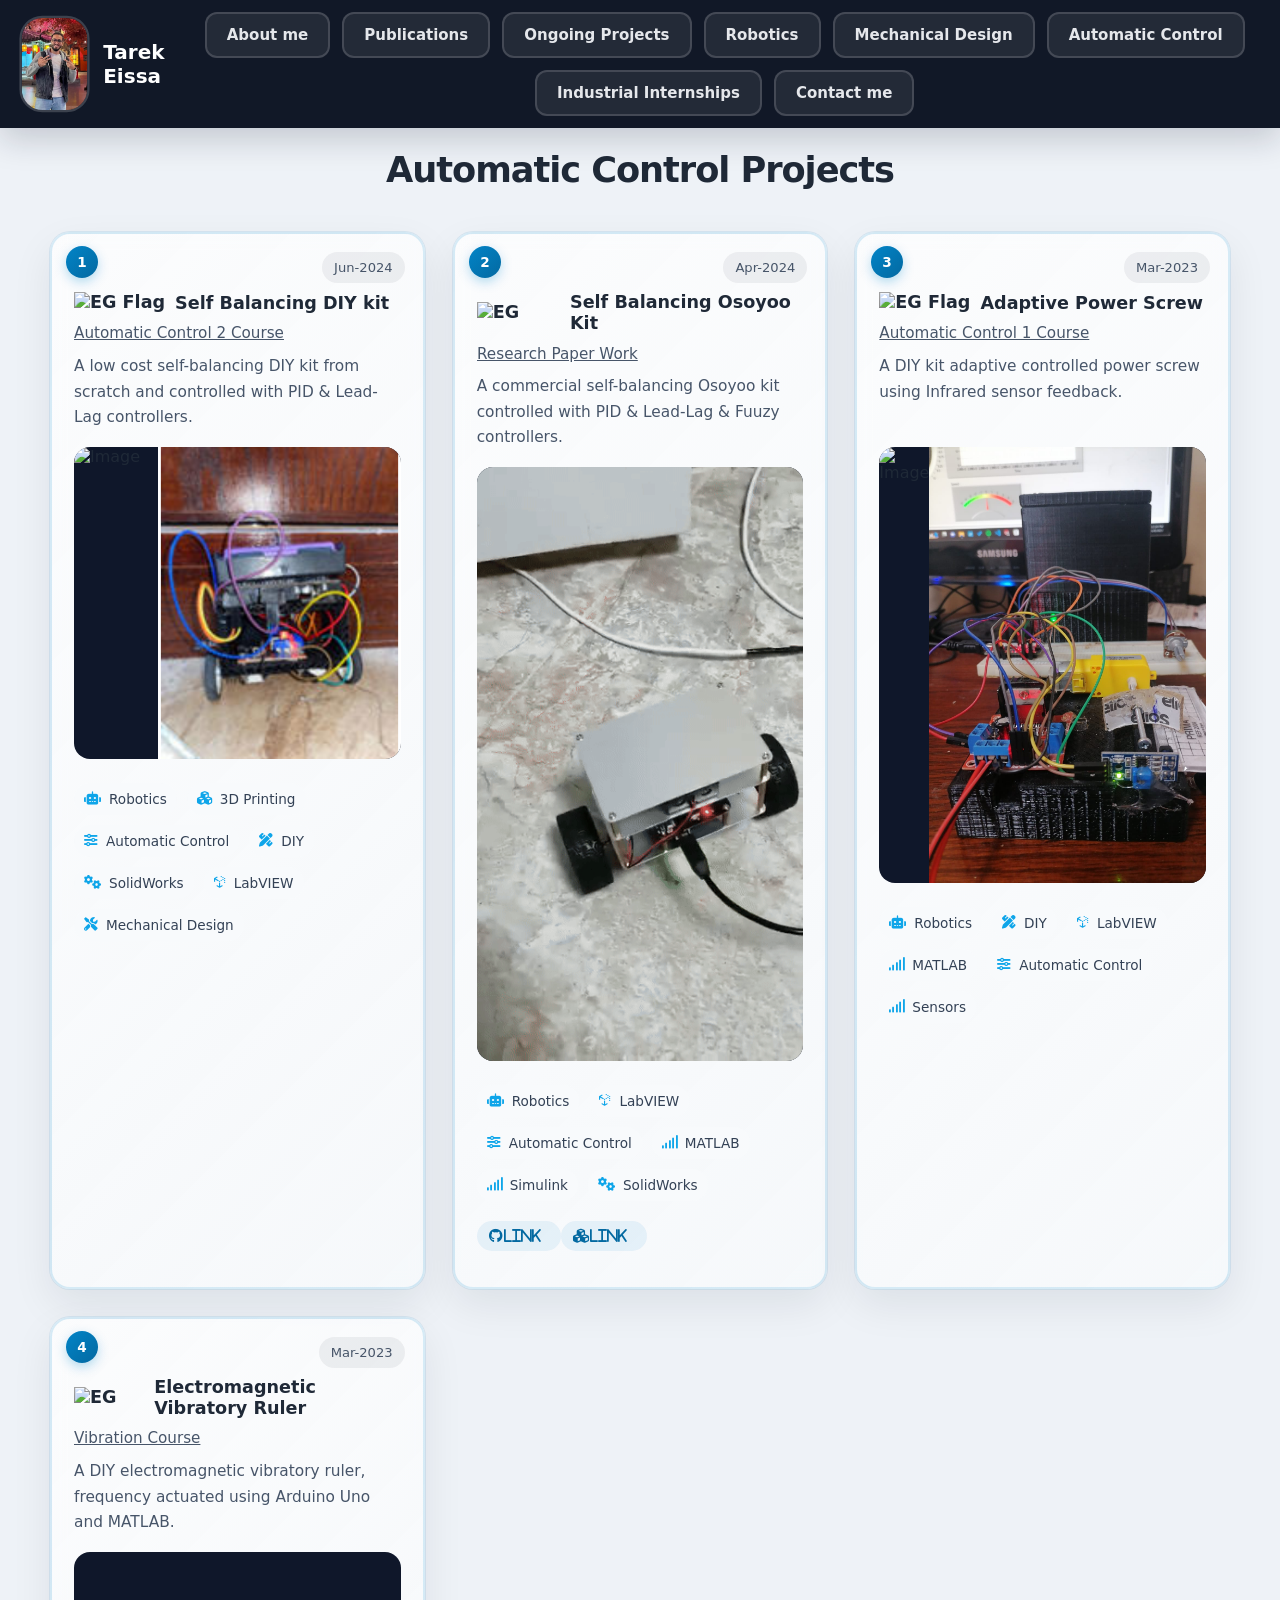
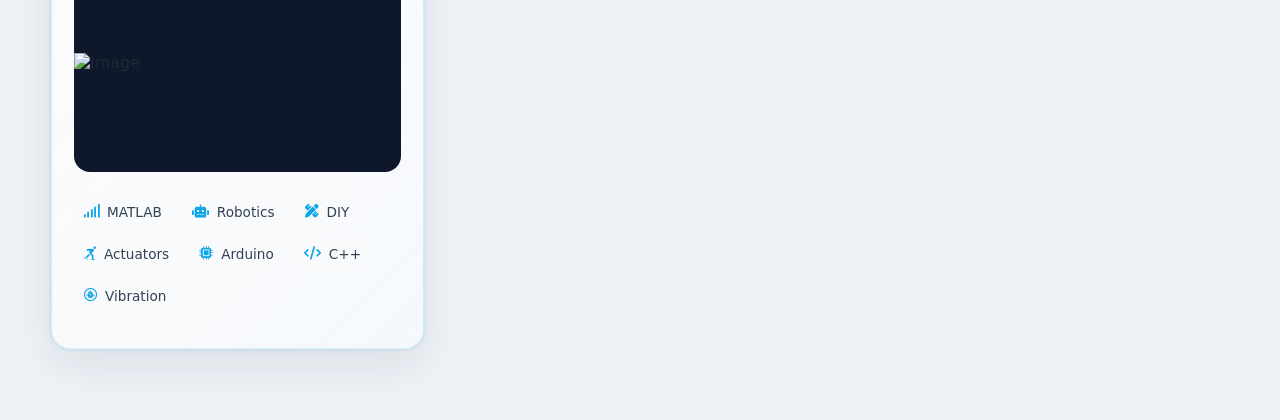
==== commit 286c6165: "Internship section added" ====
--- a/control.html
+++ b/control.html
@@ -16,13 +16,14 @@
         <span>Tarek Eissa</span>
     </div>
     <nav class="tabs">
-        <a href="index.html#about-me">About me</a>
+        <a href="#about-me">About me</a>
         <a href="publications.html">Publications</a>
         <a href="ongoing-projects.html">Ongoing Projects</a>
         <a href="robotics.html">Robotics</a>
         <a href="mechanical-design.html">Mechanical Design</a>
         <a href="control.html">Automatic Control</a>
-        <a href="index.html#contact-me">Contact me</a>
+        <a href="Industry.html">Industrial Internships</a>
+        <a href="#contact-me">Contact me</a>
     </nav>
 </header>
 <main>
--- a/styles.css
+++ b/styles.css
@@ -268,12 +268,19 @@
             gap: 14px;
         }
 
-        .publication-images img {
+        .publication-images img,
+        .publication-images video {
             flex: 1 1 180px;
             min-width: 140px;
             border-radius: 16px;
             object-fit: cover;
             box-shadow: 0 10px 24px rgba(15, 23, 42, 0.08);
+        }
+
+        .publication-images video {
+            display: block;
+            width: 100%;
+            height: auto;
         }
 
         @media (max-width: 760px) {
@@ -951,6 +958,74 @@
         .conference-subsubtitle {
             font-size: 0.92rem;
             color: #475569;
+        }
+
+        .stack-card {
+            cursor: zoom-in;
+        }
+
+        .image-modal {
+            position: fixed;
+            inset: 0;
+            display: none;
+            align-items: center;
+            justify-content: center;
+            z-index: 2000;
+        }
+
+        .image-modal.open {
+            display: flex;
+        }
+
+        .image-modal-backdrop {
+            position: absolute;
+            inset: 0;
+            background: rgba(15, 23, 42, 0.75);
+            backdrop-filter: blur(8px);
+        }
+
+        .image-modal-content {
+            position: relative;
+            max-width: 90vw;
+            max-height: 90vh;
+            width: min(900px, 100%);
+            padding: 18px;
+            border-radius: 24px;
+            background: rgba(255, 255, 255, 0.94);
+            box-shadow: 0 30px 90px rgba(15, 23, 42, 0.32);
+            z-index: 1;
+            display: flex;
+            flex-direction: column;
+            align-items: center;
+            gap: 14px;
+        }
+
+        .image-modal-close {
+            position: absolute;
+            top: 16px;
+            right: 16px;
+            border: none;
+            background: rgba(17, 24, 39, 0.92);
+            color: #ffffff;
+            width: 40px;
+            height: 40px;
+            border-radius: 50%;
+            font-size: 1.4rem;
+            cursor: pointer;
+        }
+
+        .image-modal img {
+            max-width: 100%;
+            max-height: 72vh;
+            border-radius: 18px;
+            object-fit: contain;
+        }
+
+        .image-modal-caption {
+            width: 100%;
+            text-align: center;
+            color: #334155;
+            font-size: 0.96rem;
         }
 
         .education-list {
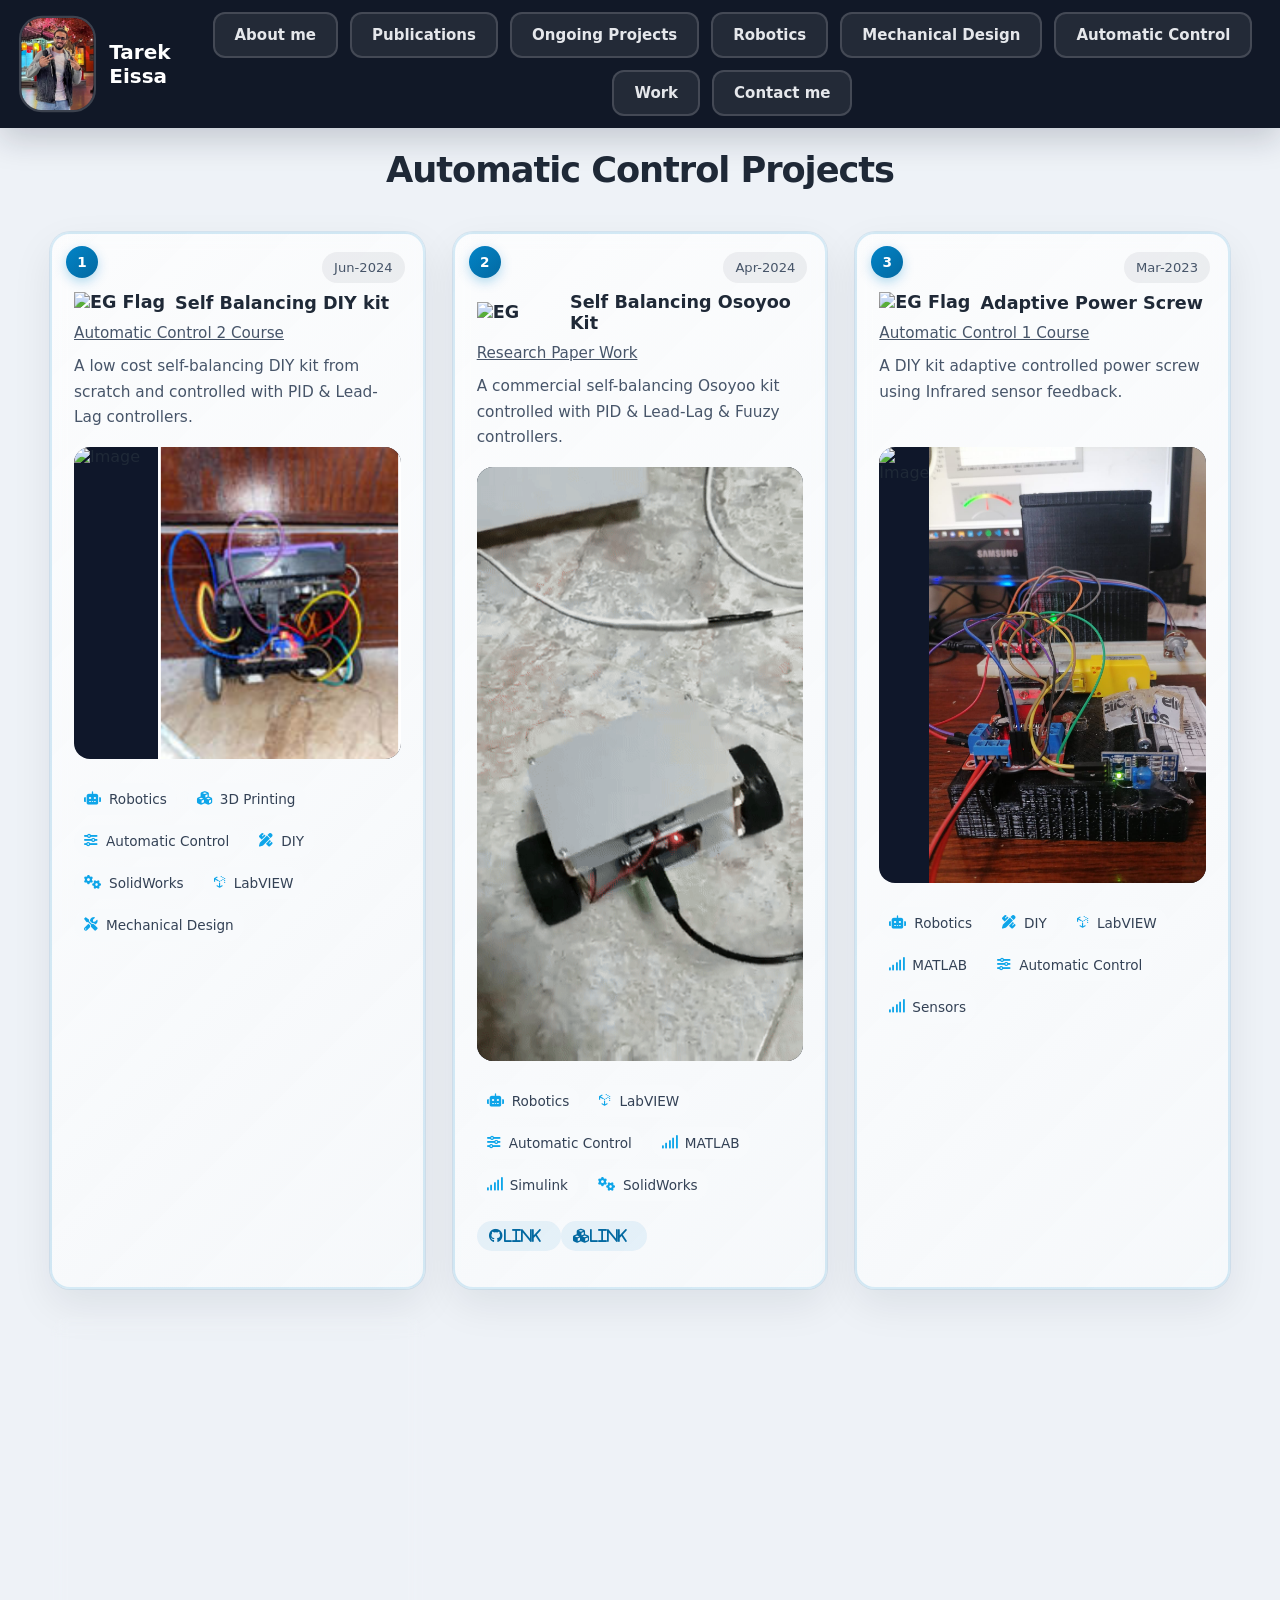
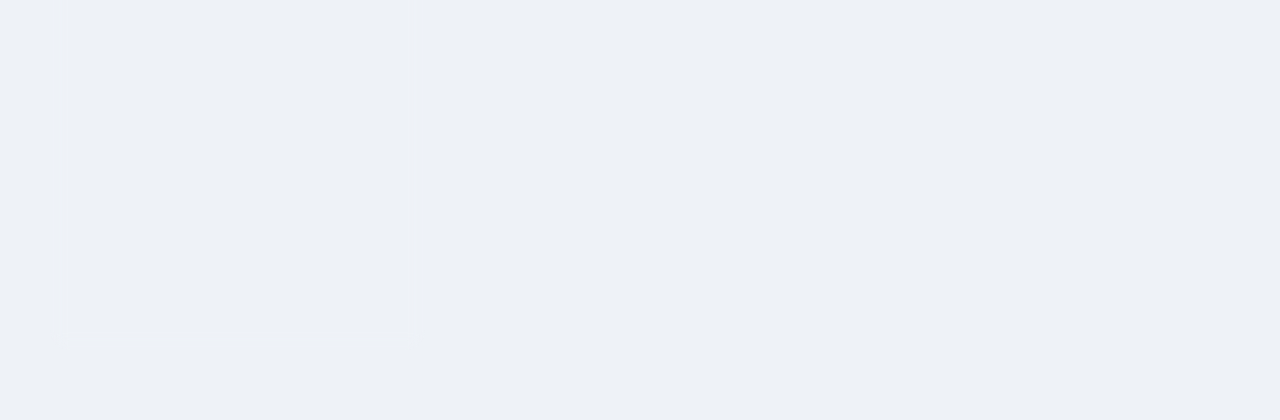
==== commit a2d071ce: "Navigation modification" ====
--- a/control.html
+++ b/control.html
@@ -16,14 +16,14 @@
         <span>Tarek Eissa</span>
     </div>
     <nav class="tabs">
-        <a href="#about-me">About me</a>
+        <a href="index.html">About me</a>
         <a href="publications.html">Publications</a>
         <a href="ongoing-projects.html">Ongoing Projects</a>
         <a href="robotics.html">Robotics</a>
         <a href="mechanical-design.html">Mechanical Design</a>
         <a href="control.html">Automatic Control</a>
-        <a href="Industry.html">Industrial Internships</a>
-        <a href="#contact-me">Contact me</a>
+        <a href="Industry.html">Work</a>
+        <a href="index.html">Contact me</a>
     </nav>
 </header>
 <main>
--- a/styles.css
+++ b/styles.css
@@ -1230,6 +1230,40 @@
             color: #ffffff;
         }
 
+        .Internship-title {
+            font-size: 1.2rem;
+            font-weight: 700;
+            color: #8a1616;
+        }
+
+        .Internship-location {
+            font-size: 1rem;
+            font-weight: 600;
+            color: #475569;
+        }
+
+        .Internship-description {
+            font-size: 0.95rem;
+            font-weight: 700;
+            color: #000000;
+        }
+
+        .Internship-date {
+            position: absolute;
+
+            top: 22px;
+            right: 24px;
+
+            background: rgba(15,23,42,0.06);
+
+            padding: 8px 14px;
+
+            border-radius: 999px;
+
+            font-size: 0.85rem;
+            color: #475569;
+        }
+
         @media (max-width: 760px) {
             .education-strip {
                 flex-direction: column;
@@ -1242,6 +1276,10 @@
             }
 
             .education-date {
+                position: static;
+                margin-bottom: 12px;
+            }
+            .Internship-date {
                 position: static;
                 margin-bottom: 12px;
             }
